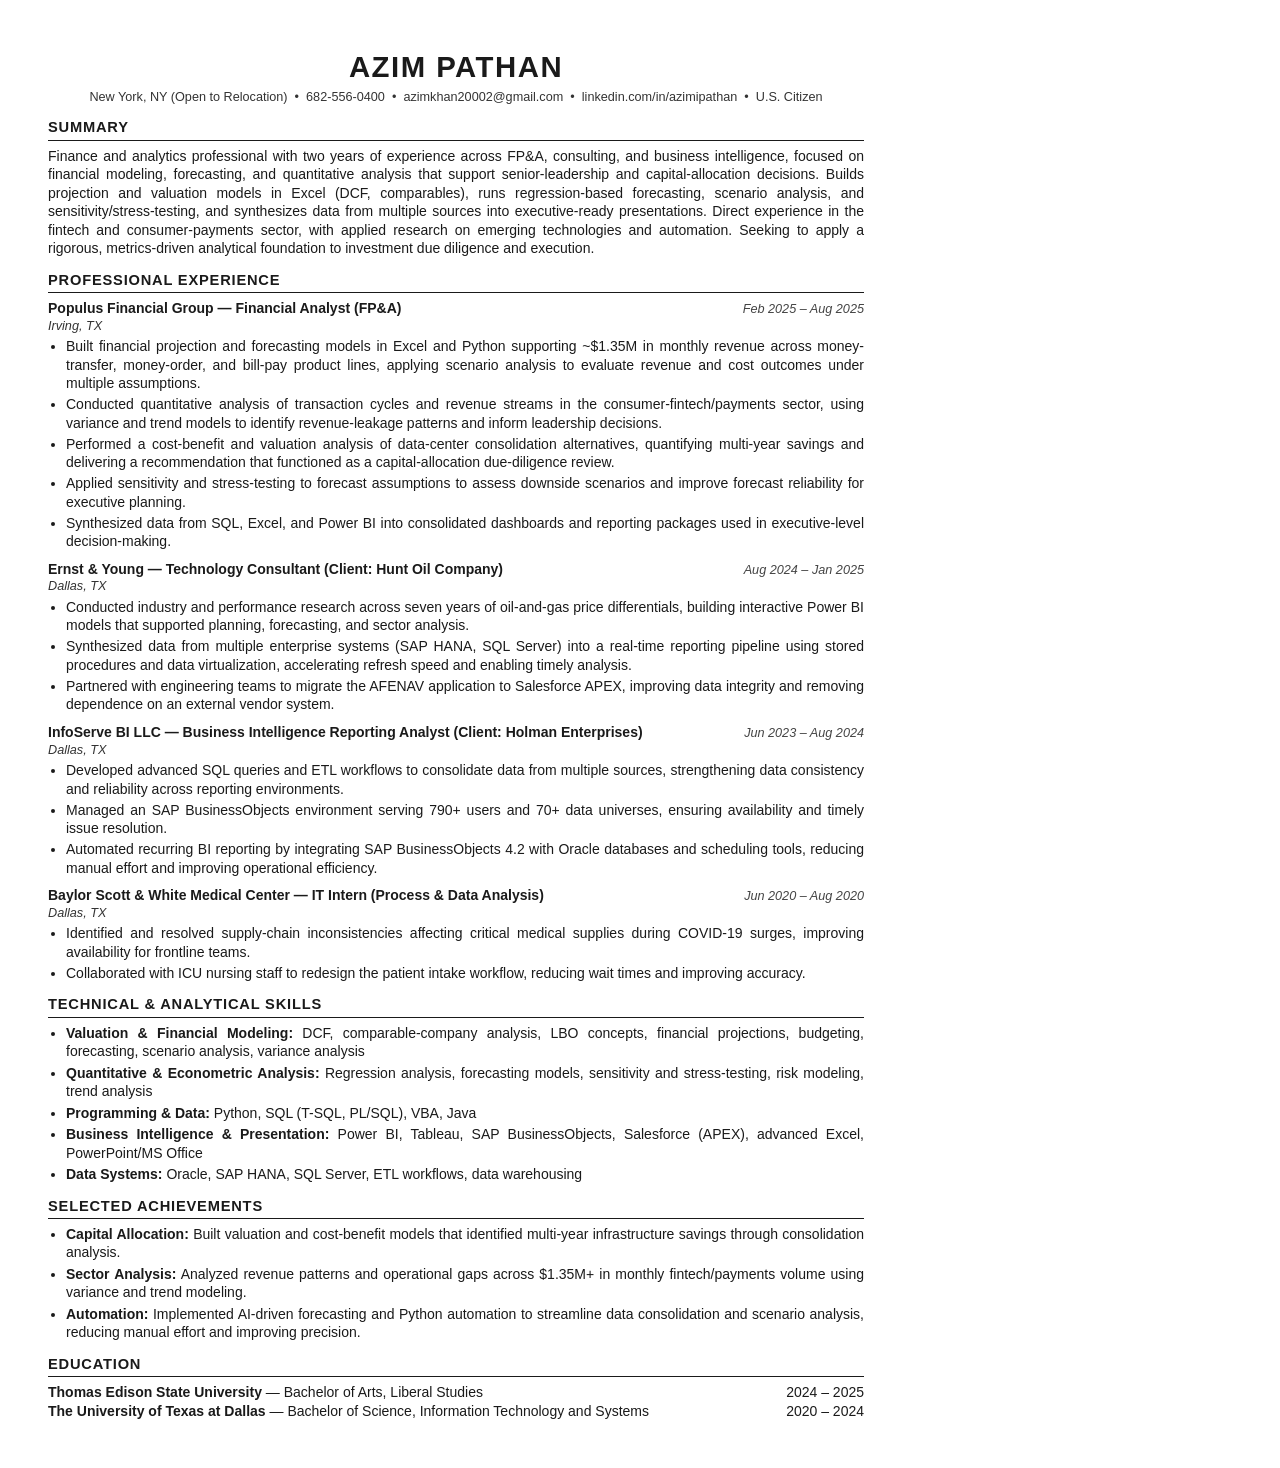
==== Azim_Pathan_Resume_BlackRock_Associate.html @ 3c7f4cb9 "Add BlackRock Associate-tailored resume (PDF, MD, HTML) Tailor Azim Pathan's resume to the BlackRock" ====
<!DOCTYPE html>
<html lang="en">
<head>
<meta charset="UTF-8">
<title>Azim Pathan — Resume</title>
<style>
  @page { size: letter; margin: 0.5in; }
  * { box-sizing: border-box; }
  body {
    font-family: "Calibri", "Helvetica Neue", Arial, sans-serif;
    color: #1a1a1a;
    font-size: 10.5pt;
    line-height: 1.32;
    margin: 0.5in;
    max-width: 8.5in;
  }
  h1 {
    font-size: 22pt;
    letter-spacing: 1.5px;
    margin: 0 0 2px 0;
    text-align: center;
  }
  .contact {
    text-align: center;
    font-size: 9.5pt;
    color: #333;
    margin-bottom: 10px;
  }
  h2 {
    font-size: 11pt;
    text-transform: uppercase;
    letter-spacing: 0.8px;
    border-bottom: 1.4px solid #1a1a1a;
    padding-bottom: 2px;
    margin: 13px 0 6px 0;
  }
  .summary { margin: 0 0 4px 0; text-align: justify; }
  .job { margin-bottom: 9px; }
  .job-head {
    display: flex;
    justify-content: space-between;
    align-items: baseline;
  }
  .job-title { font-weight: bold; font-size: 10.5pt; }
  .job-date { font-style: italic; font-size: 9.5pt; color: #444; white-space: nowrap; }
  .job-sub { font-style: italic; font-size: 9.5pt; color: #333; margin-bottom: 3px; }
  ul { margin: 3px 0 0 0; padding-left: 18px; }
  li { margin-bottom: 2.5px; text-align: justify; }
  .skills li, .ach li { margin-bottom: 3px; }
  .edu-line { display: flex; justify-content: space-between; }
  .edu-line b { font-weight: bold; }
  strong { font-weight: bold; }
</style>
</head>
<body>

  <h1>AZIM PATHAN</h1>
  <div class="contact">
    New York, NY (Open to Relocation) &nbsp;•&nbsp; 682-556-0400 &nbsp;•&nbsp; azimkhan20002@gmail.com &nbsp;•&nbsp; linkedin.com/in/azimipathan &nbsp;•&nbsp; U.S. Citizen
  </div>

  <h2>Summary</h2>
  <p class="summary">
    Finance and analytics professional with two years of experience across FP&amp;A, consulting, and business
    intelligence, focused on financial modeling, forecasting, and quantitative analysis that support
    senior-leadership and capital-allocation decisions. Builds projection and valuation models in Excel
    (DCF, comparables), runs regression-based forecasting, scenario analysis, and sensitivity/stress-testing,
    and synthesizes data from multiple sources into executive-ready presentations. Direct experience in the
    fintech and consumer-payments sector, with applied research on emerging technologies and automation.
    Seeking to apply a rigorous, metrics-driven analytical foundation to investment due diligence and execution.
  </p>

  <h2>Professional Experience</h2>

  <div class="job">
    <div class="job-head">
      <span class="job-title">Populus Financial Group — Financial Analyst (FP&amp;A)</span>
      <span class="job-date">Feb 2025 – Aug 2025</span>
    </div>
    <div class="job-sub">Irving, TX</div>
    <ul>
      <li>Built financial projection and forecasting models in Excel and Python supporting ~$1.35M in monthly revenue across money-transfer, money-order, and bill-pay product lines, applying scenario analysis to evaluate revenue and cost outcomes under multiple assumptions.</li>
      <li>Conducted quantitative analysis of transaction cycles and revenue streams in the consumer-fintech/payments sector, using variance and trend models to identify revenue-leakage patterns and inform leadership decisions.</li>
      <li>Performed a cost-benefit and valuation analysis of data-center consolidation alternatives, quantifying multi-year savings and delivering a recommendation that functioned as a capital-allocation due-diligence review.</li>
      <li>Applied sensitivity and stress-testing to forecast assumptions to assess downside scenarios and improve forecast reliability for executive planning.</li>
      <li>Synthesized data from SQL, Excel, and Power BI into consolidated dashboards and reporting packages used in executive-level decision-making.</li>
    </ul>
  </div>

  <div class="job">
    <div class="job-head">
      <span class="job-title">Ernst &amp; Young — Technology Consultant (Client: Hunt Oil Company)</span>
      <span class="job-date">Aug 2024 – Jan 2025</span>
    </div>
    <div class="job-sub">Dallas, TX</div>
    <ul>
      <li>Conducted industry and performance research across seven years of oil-and-gas price differentials, building interactive Power BI models that supported planning, forecasting, and sector analysis.</li>
      <li>Synthesized data from multiple enterprise systems (SAP HANA, SQL Server) into a real-time reporting pipeline using stored procedures and data virtualization, accelerating refresh speed and enabling timely analysis.</li>
      <li>Partnered with engineering teams to migrate the AFENAV application to Salesforce APEX, improving data integrity and removing dependence on an external vendor system.</li>
    </ul>
  </div>

  <div class="job">
    <div class="job-head">
      <span class="job-title">InfoServe BI LLC — Business Intelligence Reporting Analyst (Client: Holman Enterprises)</span>
      <span class="job-date">Jun 2023 – Aug 2024</span>
    </div>
    <div class="job-sub">Dallas, TX</div>
    <ul>
      <li>Developed advanced SQL queries and ETL workflows to consolidate data from multiple sources, strengthening data consistency and reliability across reporting environments.</li>
      <li>Managed an SAP BusinessObjects environment serving 790+ users and 70+ data universes, ensuring availability and timely issue resolution.</li>
      <li>Automated recurring BI reporting by integrating SAP BusinessObjects 4.2 with Oracle databases and scheduling tools, reducing manual effort and improving operational efficiency.</li>
    </ul>
  </div>

  <div class="job">
    <div class="job-head">
      <span class="job-title">Baylor Scott &amp; White Medical Center — IT Intern (Process &amp; Data Analysis)</span>
      <span class="job-date">Jun 2020 – Aug 2020</span>
    </div>
    <div class="job-sub">Dallas, TX</div>
    <ul>
      <li>Identified and resolved supply-chain inconsistencies affecting critical medical supplies during COVID-19 surges, improving availability for frontline teams.</li>
      <li>Collaborated with ICU nursing staff to redesign the patient intake workflow, reducing wait times and improving accuracy.</li>
    </ul>
  </div>

  <h2>Technical &amp; Analytical Skills</h2>
  <ul class="skills">
    <li><strong>Valuation &amp; Financial Modeling:</strong> DCF, comparable-company analysis, LBO concepts, financial projections, budgeting, forecasting, scenario analysis, variance analysis</li>
    <li><strong>Quantitative &amp; Econometric Analysis:</strong> Regression analysis, forecasting models, sensitivity and stress-testing, risk modeling, trend analysis</li>
    <li><strong>Programming &amp; Data:</strong> Python, SQL (T-SQL, PL/SQL), VBA, Java</li>
    <li><strong>Business Intelligence &amp; Presentation:</strong> Power BI, Tableau, SAP BusinessObjects, Salesforce (APEX), advanced Excel, PowerPoint/MS Office</li>
    <li><strong>Data Systems:</strong> Oracle, SAP HANA, SQL Server, ETL workflows, data warehousing</li>
  </ul>

  <h2>Selected Achievements</h2>
  <ul class="ach">
    <li><strong>Capital Allocation:</strong> Built valuation and cost-benefit models that identified multi-year infrastructure savings through consolidation analysis.</li>
    <li><strong>Sector Analysis:</strong> Analyzed revenue patterns and operational gaps across $1.35M+ in monthly fintech/payments volume using variance and trend modeling.</li>
    <li><strong>Automation:</strong> Implemented AI-driven forecasting and Python automation to streamline data consolidation and scenario analysis, reducing manual effort and improving precision.</li>
  </ul>

  <h2>Education</h2>
  <div class="edu-line"><span><b>Thomas Edison State University</b> — Bachelor of Arts, Liberal Studies</span><span>2024 – 2025</span></div>
  <div class="edu-line"><span><b>The University of Texas at Dallas</b> — Bachelor of Science, Information Technology and Systems</span><span>2020 – 2024</span></div>

</body>
</html>
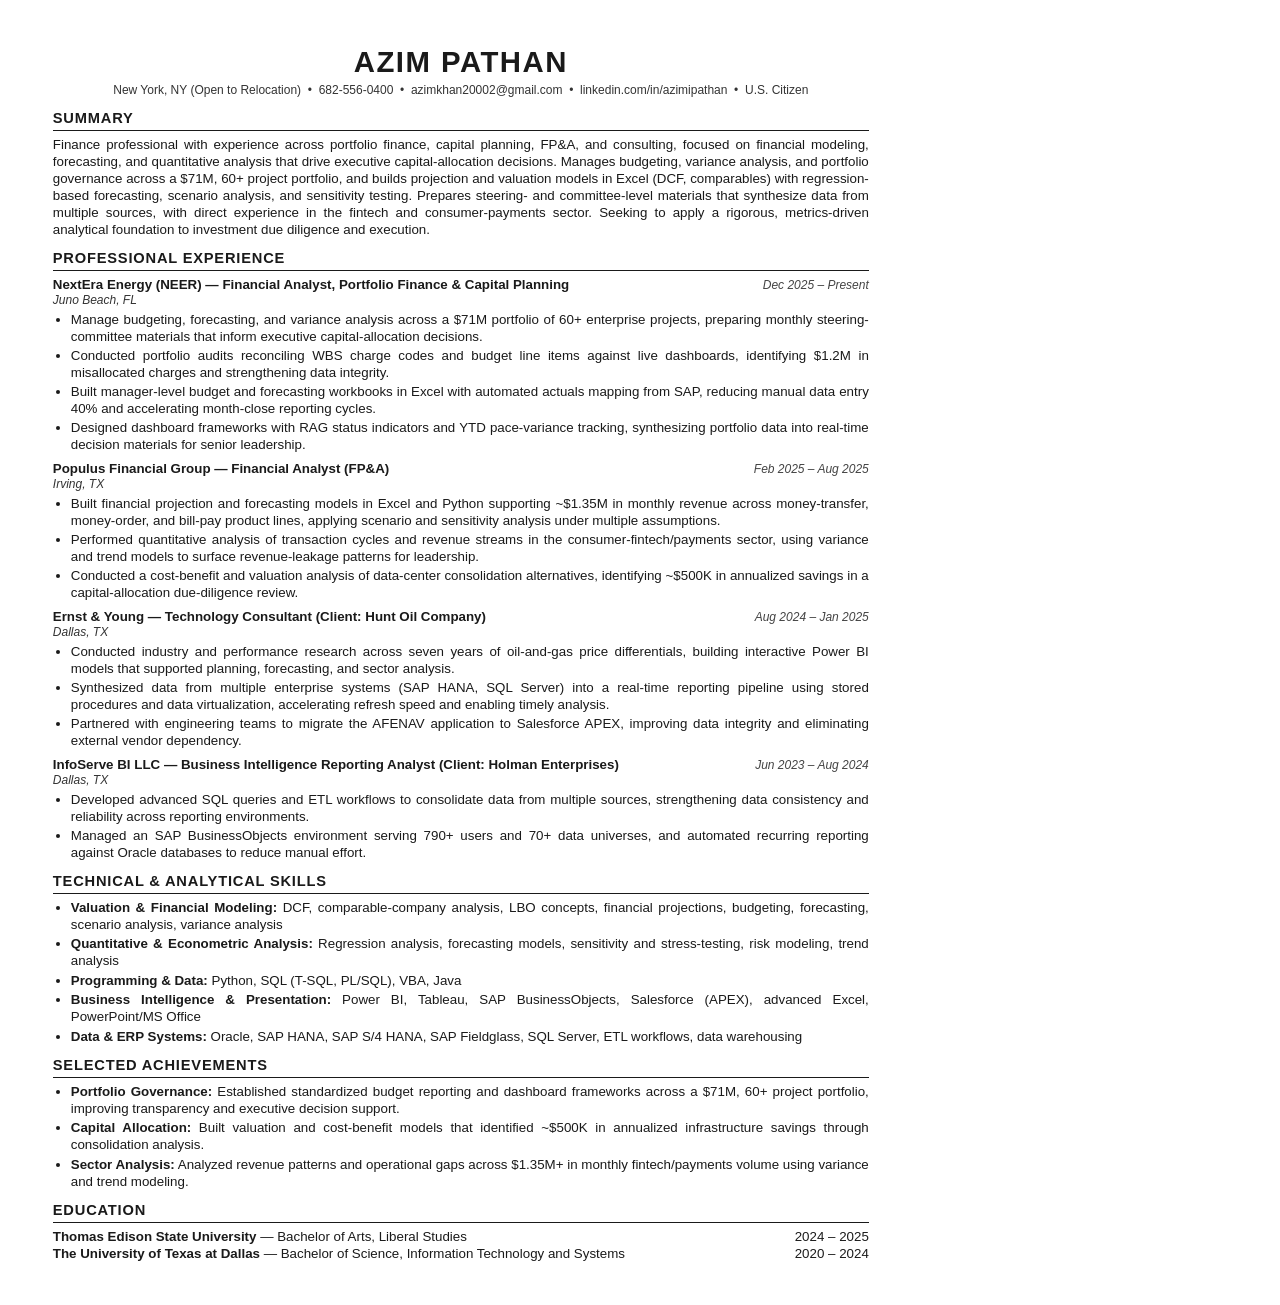
==== commit bed86df3: "Rebuild BlackRock resume from current resume (adds NextEra role) Use the up-to-date base resume: add" ====
--- a/Azim_Pathan_Resume_BlackRock_Associate.html
+++ b/Azim_Pathan_Resume_BlackRock_Associate.html
@@ -9,9 +9,9 @@
   body {
     font-family: "Calibri", "Helvetica Neue", Arial, sans-serif;
     color: #1a1a1a;
-    font-size: 10.5pt;
-    line-height: 1.32;
-    margin: 0.5in;
+    font-size: 10pt;
+    line-height: 1.28;
+    margin: 0.45in 0.55in;
     max-width: 8.5in;
   }
   h1 {
@@ -22,9 +22,9 @@
   }
   .contact {
     text-align: center;
-    font-size: 9.5pt;
+    font-size: 9pt;
     color: #333;
-    margin-bottom: 10px;
+    margin-bottom: 8px;
   }
   h2 {
     font-size: 11pt;
@@ -32,21 +32,21 @@
     letter-spacing: 0.8px;
     border-bottom: 1.4px solid #1a1a1a;
     padding-bottom: 2px;
-    margin: 13px 0 6px 0;
+    margin: 11px 0 5px 0;
   }
   .summary { margin: 0 0 4px 0; text-align: justify; }
-  .job { margin-bottom: 9px; }
+  .job { margin-bottom: 7px; }
   .job-head {
     display: flex;
     justify-content: space-between;
     align-items: baseline;
   }
-  .job-title { font-weight: bold; font-size: 10.5pt; }
-  .job-date { font-style: italic; font-size: 9.5pt; color: #444; white-space: nowrap; }
-  .job-sub { font-style: italic; font-size: 9.5pt; color: #333; margin-bottom: 3px; }
-  ul { margin: 3px 0 0 0; padding-left: 18px; }
-  li { margin-bottom: 2.5px; text-align: justify; }
-  .skills li, .ach li { margin-bottom: 3px; }
+  .job-title { font-weight: bold; font-size: 10pt; }
+  .job-date { font-style: italic; font-size: 9pt; color: #444; white-space: nowrap; }
+  .job-sub { font-style: italic; font-size: 9pt; color: #333; margin-bottom: 2px; }
+  ul { margin: 2px 0 0 0; padding-left: 18px; }
+  li { margin-bottom: 2px; text-align: justify; }
+  .skills li, .ach li { margin-bottom: 2.5px; }
   .edu-line { display: flex; justify-content: space-between; }
   .edu-line b { font-weight: bold; }
   strong { font-weight: bold; }
@@ -61,16 +61,30 @@
 
   <h2>Summary</h2>
   <p class="summary">
-    Finance and analytics professional with two years of experience across FP&amp;A, consulting, and business
-    intelligence, focused on financial modeling, forecasting, and quantitative analysis that support
-    senior-leadership and capital-allocation decisions. Builds projection and valuation models in Excel
-    (DCF, comparables), runs regression-based forecasting, scenario analysis, and sensitivity/stress-testing,
-    and synthesizes data from multiple sources into executive-ready presentations. Direct experience in the
-    fintech and consumer-payments sector, with applied research on emerging technologies and automation.
-    Seeking to apply a rigorous, metrics-driven analytical foundation to investment due diligence and execution.
+    Finance professional with experience across portfolio finance, capital planning, FP&amp;A, and consulting,
+    focused on financial modeling, forecasting, and quantitative analysis that drive executive capital-allocation
+    decisions. Manages budgeting, variance analysis, and portfolio governance across a $71M, 60+ project portfolio,
+    and builds projection and valuation models in Excel (DCF, comparables) with regression-based forecasting,
+    scenario analysis, and sensitivity testing. Prepares steering- and committee-level materials that synthesize
+    data from multiple sources, with direct experience in the fintech and consumer-payments sector. Seeking to apply
+    a rigorous, metrics-driven analytical foundation to investment due diligence and execution.
   </p>
 
   <h2>Professional Experience</h2>
+
+  <div class="job">
+    <div class="job-head">
+      <span class="job-title">NextEra Energy (NEER) — Financial Analyst, Portfolio Finance &amp; Capital Planning</span>
+      <span class="job-date">Dec 2025 – Present</span>
+    </div>
+    <div class="job-sub">Juno Beach, FL</div>
+    <ul>
+      <li>Manage budgeting, forecasting, and variance analysis across a $71M portfolio of 60+ enterprise projects, preparing monthly steering-committee materials that inform executive capital-allocation decisions.</li>
+      <li>Conducted portfolio audits reconciling WBS charge codes and budget line items against live dashboards, identifying $1.2M in misallocated charges and strengthening data integrity.</li>
+      <li>Built manager-level budget and forecasting workbooks in Excel with automated actuals mapping from SAP, reducing manual data entry 40% and accelerating month-close reporting cycles.</li>
+      <li>Designed dashboard frameworks with RAG status indicators and YTD pace-variance tracking, synthesizing portfolio data into real-time decision materials for senior leadership.</li>
+    </ul>
+  </div>
 
   <div class="job">
     <div class="job-head">
@@ -79,11 +93,9 @@
     </div>
     <div class="job-sub">Irving, TX</div>
     <ul>
-      <li>Built financial projection and forecasting models in Excel and Python supporting ~$1.35M in monthly revenue across money-transfer, money-order, and bill-pay product lines, applying scenario analysis to evaluate revenue and cost outcomes under multiple assumptions.</li>
-      <li>Conducted quantitative analysis of transaction cycles and revenue streams in the consumer-fintech/payments sector, using variance and trend models to identify revenue-leakage patterns and inform leadership decisions.</li>
-      <li>Performed a cost-benefit and valuation analysis of data-center consolidation alternatives, quantifying multi-year savings and delivering a recommendation that functioned as a capital-allocation due-diligence review.</li>
-      <li>Applied sensitivity and stress-testing to forecast assumptions to assess downside scenarios and improve forecast reliability for executive planning.</li>
-      <li>Synthesized data from SQL, Excel, and Power BI into consolidated dashboards and reporting packages used in executive-level decision-making.</li>
+      <li>Built financial projection and forecasting models in Excel and Python supporting ~$1.35M in monthly revenue across money-transfer, money-order, and bill-pay product lines, applying scenario and sensitivity analysis under multiple assumptions.</li>
+      <li>Performed quantitative analysis of transaction cycles and revenue streams in the consumer-fintech/payments sector, using variance and trend models to surface revenue-leakage patterns for leadership.</li>
+      <li>Conducted a cost-benefit and valuation analysis of data-center consolidation alternatives, identifying ~$500K in annualized savings in a capital-allocation due-diligence review.</li>
     </ul>
   </div>
 
@@ -96,7 +108,7 @@
     <ul>
       <li>Conducted industry and performance research across seven years of oil-and-gas price differentials, building interactive Power BI models that supported planning, forecasting, and sector analysis.</li>
       <li>Synthesized data from multiple enterprise systems (SAP HANA, SQL Server) into a real-time reporting pipeline using stored procedures and data virtualization, accelerating refresh speed and enabling timely analysis.</li>
-      <li>Partnered with engineering teams to migrate the AFENAV application to Salesforce APEX, improving data integrity and removing dependence on an external vendor system.</li>
+      <li>Partnered with engineering teams to migrate the AFENAV application to Salesforce APEX, improving data integrity and eliminating external vendor dependency.</li>
     </ul>
   </div>
 
@@ -108,20 +120,7 @@
     <div class="job-sub">Dallas, TX</div>
     <ul>
       <li>Developed advanced SQL queries and ETL workflows to consolidate data from multiple sources, strengthening data consistency and reliability across reporting environments.</li>
-      <li>Managed an SAP BusinessObjects environment serving 790+ users and 70+ data universes, ensuring availability and timely issue resolution.</li>
-      <li>Automated recurring BI reporting by integrating SAP BusinessObjects 4.2 with Oracle databases and scheduling tools, reducing manual effort and improving operational efficiency.</li>
-    </ul>
-  </div>
-
-  <div class="job">
-    <div class="job-head">
-      <span class="job-title">Baylor Scott &amp; White Medical Center — IT Intern (Process &amp; Data Analysis)</span>
-      <span class="job-date">Jun 2020 – Aug 2020</span>
-    </div>
-    <div class="job-sub">Dallas, TX</div>
-    <ul>
-      <li>Identified and resolved supply-chain inconsistencies affecting critical medical supplies during COVID-19 surges, improving availability for frontline teams.</li>
-      <li>Collaborated with ICU nursing staff to redesign the patient intake workflow, reducing wait times and improving accuracy.</li>
+      <li>Managed an SAP BusinessObjects environment serving 790+ users and 70+ data universes, and automated recurring reporting against Oracle databases to reduce manual effort.</li>
     </ul>
   </div>
 
@@ -131,14 +130,14 @@
     <li><strong>Quantitative &amp; Econometric Analysis:</strong> Regression analysis, forecasting models, sensitivity and stress-testing, risk modeling, trend analysis</li>
     <li><strong>Programming &amp; Data:</strong> Python, SQL (T-SQL, PL/SQL), VBA, Java</li>
     <li><strong>Business Intelligence &amp; Presentation:</strong> Power BI, Tableau, SAP BusinessObjects, Salesforce (APEX), advanced Excel, PowerPoint/MS Office</li>
-    <li><strong>Data Systems:</strong> Oracle, SAP HANA, SQL Server, ETL workflows, data warehousing</li>
+    <li><strong>Data &amp; ERP Systems:</strong> Oracle, SAP HANA, SAP S/4 HANA, SAP Fieldglass, SQL Server, ETL workflows, data warehousing</li>
   </ul>
 
   <h2>Selected Achievements</h2>
   <ul class="ach">
-    <li><strong>Capital Allocation:</strong> Built valuation and cost-benefit models that identified multi-year infrastructure savings through consolidation analysis.</li>
+    <li><strong>Portfolio Governance:</strong> Established standardized budget reporting and dashboard frameworks across a $71M, 60+ project portfolio, improving transparency and executive decision support.</li>
+    <li><strong>Capital Allocation:</strong> Built valuation and cost-benefit models that identified ~$500K in annualized infrastructure savings through consolidation analysis.</li>
     <li><strong>Sector Analysis:</strong> Analyzed revenue patterns and operational gaps across $1.35M+ in monthly fintech/payments volume using variance and trend modeling.</li>
-    <li><strong>Automation:</strong> Implemented AI-driven forecasting and Python automation to streamline data consolidation and scenario analysis, reducing manual effort and improving precision.</li>
   </ul>
 
   <h2>Education</h2>
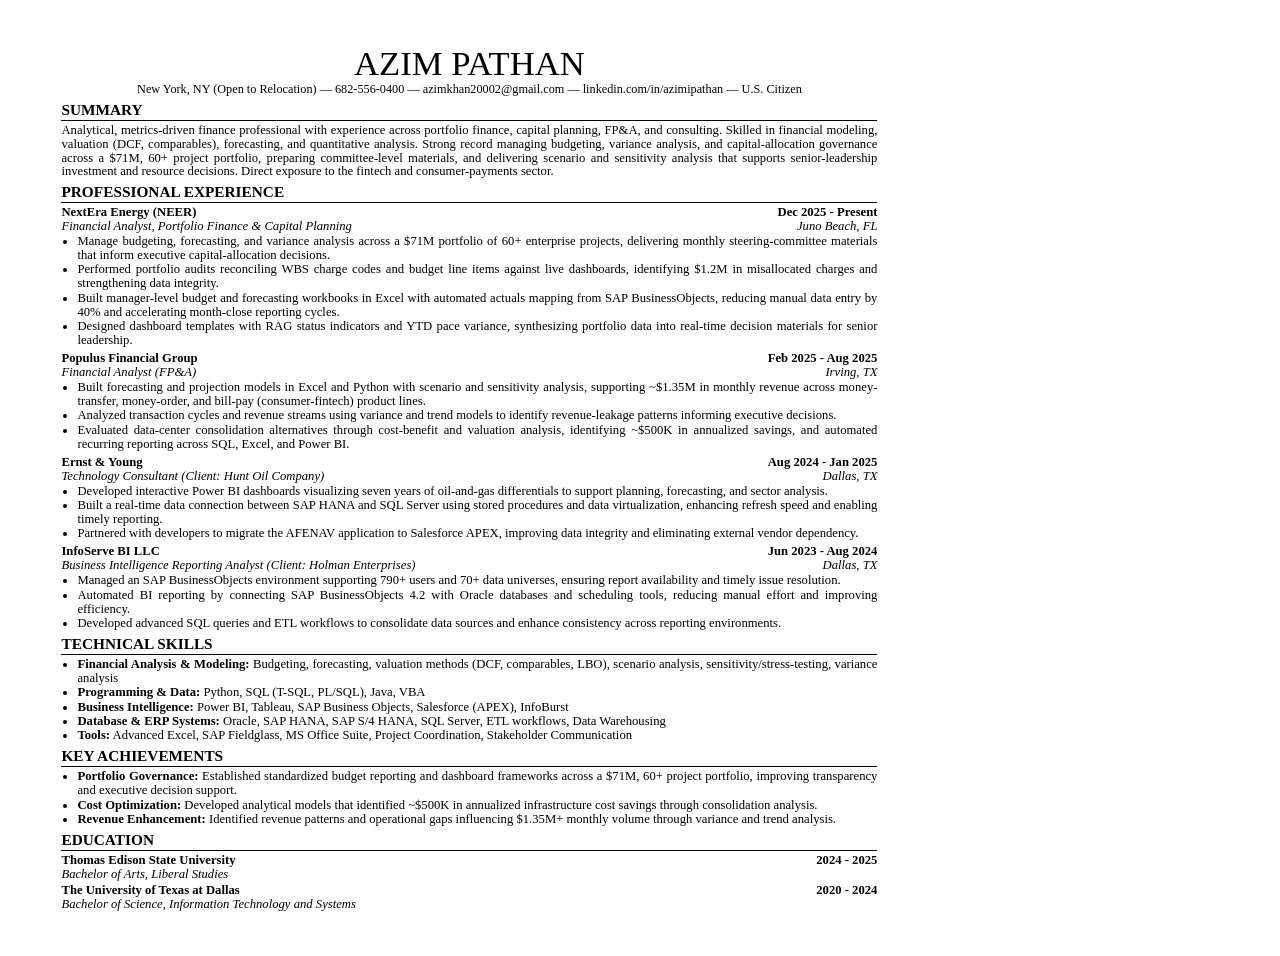
==== commit 8196a5e5: "Match source resume formatting (Times serif, ruled headers) Replicate the exact format of Azim's sou" ====
--- a/Azim_Pathan_Resume_BlackRock_Associate.html
+++ b/Azim_Pathan_Resume_BlackRock_Associate.html
@@ -4,145 +4,136 @@
 <meta charset="UTF-8">
 <title>Azim Pathan — Resume</title>
 <style>
-  @page { size: letter; margin: 0.5in; }
+  @page { size: letter; margin: 0.46in 0.64in; }
   * { box-sizing: border-box; }
   body {
-    font-family: "Calibri", "Helvetica Neue", Arial, sans-serif;
-    color: #1a1a1a;
-    font-size: 10pt;
-    line-height: 1.28;
-    margin: 0.45in 0.55in;
+    font-family: "Times New Roman", Times, serif;
+    color: #000;
+    font-size: 9.5pt;
+    line-height: 1.1;
+    margin: 0.46in 0.64in;
     max-width: 8.5in;
   }
   h1 {
-    font-size: 22pt;
-    letter-spacing: 1.5px;
-    margin: 0 0 2px 0;
+    font-size: 26pt;
+    font-weight: normal;
+    margin: 0 0 1px 0;
     text-align: center;
   }
   .contact {
     text-align: center;
-    font-size: 9pt;
-    color: #333;
-    margin-bottom: 8px;
+    font-size: 9.2pt;
+    margin-bottom: 3px;
   }
   h2 {
-    font-size: 11pt;
+    font-size: 11.5pt;
+    font-weight: bold;
     text-transform: uppercase;
-    letter-spacing: 0.8px;
-    border-bottom: 1.4px solid #1a1a1a;
-    padding-bottom: 2px;
-    margin: 11px 0 5px 0;
+    border-bottom: 1px solid #000;
+    padding-bottom: 1px;
+    margin: 5px 0 3px 0;
   }
-  .summary { margin: 0 0 4px 0; text-align: justify; }
-  .job { margin-bottom: 7px; }
-  .job-head {
+  .summary { margin: 0; text-align: justify; }
+  .job { margin-bottom: 4px; }
+  .job-head, .edu-line {
     display: flex;
     justify-content: space-between;
     align-items: baseline;
   }
-  .job-title { font-weight: bold; font-size: 10pt; }
-  .job-date { font-style: italic; font-size: 9pt; color: #444; white-space: nowrap; }
-  .job-sub { font-style: italic; font-size: 9pt; color: #333; margin-bottom: 2px; }
-  ul { margin: 2px 0 0 0; padding-left: 18px; }
-  li { margin-bottom: 2px; text-align: justify; }
-  .skills li, .ach li { margin-bottom: 2.5px; }
-  .edu-line { display: flex; justify-content: space-between; }
-  .edu-line b { font-weight: bold; }
-  strong { font-weight: bold; }
+  .job-title, .edu-line b { font-weight: bold; }
+  .job-date { font-weight: bold; white-space: nowrap; }
+  .job-sub {
+    display: flex;
+    justify-content: space-between;
+    font-style: italic;
+  }
+  ul { margin: 1px 0 0 0; padding-left: 16px; }
+  li { margin-bottom: 0.5px; text-align: justify; }
+  .edu-line { margin-top: 2px; }
+  .edu-deg { font-style: italic; }
 </style>
 </head>
 <body>
 
   <h1>AZIM PATHAN</h1>
   <div class="contact">
-    New York, NY (Open to Relocation) &nbsp;•&nbsp; 682-556-0400 &nbsp;•&nbsp; azimkhan20002@gmail.com &nbsp;•&nbsp; linkedin.com/in/azimipathan &nbsp;•&nbsp; U.S. Citizen
+    New York, NY (Open to Relocation) — 682-556-0400 — azimkhan20002@gmail.com — linkedin.com/in/azimipathan — U.S. Citizen
   </div>
 
   <h2>Summary</h2>
   <p class="summary">
-    Finance professional with experience across portfolio finance, capital planning, FP&amp;A, and consulting,
-    focused on financial modeling, forecasting, and quantitative analysis that drive executive capital-allocation
-    decisions. Manages budgeting, variance analysis, and portfolio governance across a $71M, 60+ project portfolio,
-    and builds projection and valuation models in Excel (DCF, comparables) with regression-based forecasting,
-    scenario analysis, and sensitivity testing. Prepares steering- and committee-level materials that synthesize
-    data from multiple sources, with direct experience in the fintech and consumer-payments sector. Seeking to apply
-    a rigorous, metrics-driven analytical foundation to investment due diligence and execution.
+    Analytical, metrics-driven finance professional with experience across portfolio finance, capital planning,
+    FP&amp;A, and consulting. Skilled in financial modeling, valuation (DCF, comparables), forecasting, and
+    quantitative analysis. Strong record managing budgeting, variance analysis, and capital-allocation governance
+    across a $71M, 60+ project portfolio, preparing committee-level materials, and delivering scenario and
+    sensitivity analysis that supports senior-leadership investment and resource decisions. Direct exposure to the
+    fintech and consumer-payments sector.
   </p>
 
   <h2>Professional Experience</h2>
 
   <div class="job">
-    <div class="job-head">
-      <span class="job-title">NextEra Energy (NEER) — Financial Analyst, Portfolio Finance &amp; Capital Planning</span>
-      <span class="job-date">Dec 2025 – Present</span>
-    </div>
-    <div class="job-sub">Juno Beach, FL</div>
+    <div class="job-head"><span class="job-title">NextEra Energy (NEER)</span><span class="job-date">Dec 2025 - Present</span></div>
+    <div class="job-sub"><span>Financial Analyst, Portfolio Finance &amp; Capital Planning</span><span>Juno Beach, FL</span></div>
     <ul>
-      <li>Manage budgeting, forecasting, and variance analysis across a $71M portfolio of 60+ enterprise projects, preparing monthly steering-committee materials that inform executive capital-allocation decisions.</li>
-      <li>Conducted portfolio audits reconciling WBS charge codes and budget line items against live dashboards, identifying $1.2M in misallocated charges and strengthening data integrity.</li>
-      <li>Built manager-level budget and forecasting workbooks in Excel with automated actuals mapping from SAP, reducing manual data entry 40% and accelerating month-close reporting cycles.</li>
-      <li>Designed dashboard frameworks with RAG status indicators and YTD pace-variance tracking, synthesizing portfolio data into real-time decision materials for senior leadership.</li>
+      <li>Manage budgeting, forecasting, and variance analysis across a $71M portfolio of 60+ enterprise projects, delivering monthly steering-committee materials that inform executive capital-allocation decisions.</li>
+      <li>Performed portfolio audits reconciling WBS charge codes and budget line items against live dashboards, identifying $1.2M in misallocated charges and strengthening data integrity.</li>
+      <li>Built manager-level budget and forecasting workbooks in Excel with automated actuals mapping from SAP BusinessObjects, reducing manual data entry by 40% and accelerating month-close reporting cycles.</li>
+      <li>Designed dashboard templates with RAG status indicators and YTD pace variance, synthesizing portfolio data into real-time decision materials for senior leadership.</li>
     </ul>
   </div>
 
   <div class="job">
-    <div class="job-head">
-      <span class="job-title">Populus Financial Group — Financial Analyst (FP&amp;A)</span>
-      <span class="job-date">Feb 2025 – Aug 2025</span>
-    </div>
-    <div class="job-sub">Irving, TX</div>
+    <div class="job-head"><span class="job-title">Populus Financial Group</span><span class="job-date">Feb 2025 - Aug 2025</span></div>
+    <div class="job-sub"><span>Financial Analyst (FP&amp;A)</span><span>Irving, TX</span></div>
     <ul>
-      <li>Built financial projection and forecasting models in Excel and Python supporting ~$1.35M in monthly revenue across money-transfer, money-order, and bill-pay product lines, applying scenario and sensitivity analysis under multiple assumptions.</li>
-      <li>Performed quantitative analysis of transaction cycles and revenue streams in the consumer-fintech/payments sector, using variance and trend models to surface revenue-leakage patterns for leadership.</li>
-      <li>Conducted a cost-benefit and valuation analysis of data-center consolidation alternatives, identifying ~$500K in annualized savings in a capital-allocation due-diligence review.</li>
+      <li>Built forecasting and projection models in Excel and Python with scenario and sensitivity analysis, supporting ~$1.35M in monthly revenue across money-transfer, money-order, and bill-pay (consumer-fintech) product lines.</li>
+      <li>Analyzed transaction cycles and revenue streams using variance and trend models to identify revenue-leakage patterns informing executive decisions.</li>
+      <li>Evaluated data-center consolidation alternatives through cost-benefit and valuation analysis, identifying ~$500K in annualized savings, and automated recurring reporting across SQL, Excel, and Power BI.</li>
     </ul>
   </div>
 
   <div class="job">
-    <div class="job-head">
-      <span class="job-title">Ernst &amp; Young — Technology Consultant (Client: Hunt Oil Company)</span>
-      <span class="job-date">Aug 2024 – Jan 2025</span>
-    </div>
-    <div class="job-sub">Dallas, TX</div>
+    <div class="job-head"><span class="job-title">Ernst &amp; Young</span><span class="job-date">Aug 2024 - Jan 2025</span></div>
+    <div class="job-sub"><span>Technology Consultant (Client: Hunt Oil Company)</span><span>Dallas, TX</span></div>
     <ul>
-      <li>Conducted industry and performance research across seven years of oil-and-gas price differentials, building interactive Power BI models that supported planning, forecasting, and sector analysis.</li>
-      <li>Synthesized data from multiple enterprise systems (SAP HANA, SQL Server) into a real-time reporting pipeline using stored procedures and data virtualization, accelerating refresh speed and enabling timely analysis.</li>
-      <li>Partnered with engineering teams to migrate the AFENAV application to Salesforce APEX, improving data integrity and eliminating external vendor dependency.</li>
+      <li>Developed interactive Power BI dashboards visualizing seven years of oil-and-gas differentials to support planning, forecasting, and sector analysis.</li>
+      <li>Built a real-time data connection between SAP HANA and SQL Server using stored procedures and data virtualization, enhancing refresh speed and enabling timely reporting.</li>
+      <li>Partnered with developers to migrate the AFENAV application to Salesforce APEX, improving data integrity and eliminating external vendor dependency.</li>
     </ul>
   </div>
 
   <div class="job">
-    <div class="job-head">
-      <span class="job-title">InfoServe BI LLC — Business Intelligence Reporting Analyst (Client: Holman Enterprises)</span>
-      <span class="job-date">Jun 2023 – Aug 2024</span>
-    </div>
-    <div class="job-sub">Dallas, TX</div>
+    <div class="job-head"><span class="job-title">InfoServe BI LLC</span><span class="job-date">Jun 2023 - Aug 2024</span></div>
+    <div class="job-sub"><span>Business Intelligence Reporting Analyst (Client: Holman Enterprises)</span><span>Dallas, TX</span></div>
     <ul>
-      <li>Developed advanced SQL queries and ETL workflows to consolidate data from multiple sources, strengthening data consistency and reliability across reporting environments.</li>
-      <li>Managed an SAP BusinessObjects environment serving 790+ users and 70+ data universes, and automated recurring reporting against Oracle databases to reduce manual effort.</li>
+      <li>Managed an SAP BusinessObjects environment supporting 790+ users and 70+ data universes, ensuring report availability and timely issue resolution.</li>
+      <li>Automated BI reporting by connecting SAP BusinessObjects 4.2 with Oracle databases and scheduling tools, reducing manual effort and improving efficiency.</li>
+      <li>Developed advanced SQL queries and ETL workflows to consolidate data sources and enhance consistency across reporting environments.</li>
     </ul>
   </div>
 
-  <h2>Technical &amp; Analytical Skills</h2>
-  <ul class="skills">
-    <li><strong>Valuation &amp; Financial Modeling:</strong> DCF, comparable-company analysis, LBO concepts, financial projections, budgeting, forecasting, scenario analysis, variance analysis</li>
-    <li><strong>Quantitative &amp; Econometric Analysis:</strong> Regression analysis, forecasting models, sensitivity and stress-testing, risk modeling, trend analysis</li>
-    <li><strong>Programming &amp; Data:</strong> Python, SQL (T-SQL, PL/SQL), VBA, Java</li>
-    <li><strong>Business Intelligence &amp; Presentation:</strong> Power BI, Tableau, SAP BusinessObjects, Salesforce (APEX), advanced Excel, PowerPoint/MS Office</li>
-    <li><strong>Data &amp; ERP Systems:</strong> Oracle, SAP HANA, SAP S/4 HANA, SAP Fieldglass, SQL Server, ETL workflows, data warehousing</li>
+  <h2>Technical Skills</h2>
+  <ul>
+    <li><b>Financial Analysis &amp; Modeling:</b> Budgeting, forecasting, valuation methods (DCF, comparables, LBO), scenario analysis, sensitivity/stress-testing, variance analysis</li>
+    <li><b>Programming &amp; Data:</b> Python, SQL (T-SQL, PL/SQL), Java, VBA</li>
+    <li><b>Business Intelligence:</b> Power BI, Tableau, SAP Business Objects, Salesforce (APEX), InfoBurst</li>
+    <li><b>Database &amp; ERP Systems:</b> Oracle, SAP HANA, SAP S/4 HANA, SQL Server, ETL workflows, Data Warehousing</li>
+    <li><b>Tools:</b> Advanced Excel, SAP Fieldglass, MS Office Suite, Project Coordination, Stakeholder Communication</li>
   </ul>
 
-  <h2>Selected Achievements</h2>
-  <ul class="ach">
-    <li><strong>Portfolio Governance:</strong> Established standardized budget reporting and dashboard frameworks across a $71M, 60+ project portfolio, improving transparency and executive decision support.</li>
-    <li><strong>Capital Allocation:</strong> Built valuation and cost-benefit models that identified ~$500K in annualized infrastructure savings through consolidation analysis.</li>
-    <li><strong>Sector Analysis:</strong> Analyzed revenue patterns and operational gaps across $1.35M+ in monthly fintech/payments volume using variance and trend modeling.</li>
+  <h2>Key Achievements</h2>
+  <ul>
+    <li><b>Portfolio Governance:</b> Established standardized budget reporting and dashboard frameworks across a $71M, 60+ project portfolio, improving transparency and executive decision support.</li>
+    <li><b>Cost Optimization:</b> Developed analytical models that identified ~$500K in annualized infrastructure cost savings through consolidation analysis.</li>
+    <li><b>Revenue Enhancement:</b> Identified revenue patterns and operational gaps influencing $1.35M+ monthly volume through variance and trend analysis.</li>
   </ul>
 
   <h2>Education</h2>
-  <div class="edu-line"><span><b>Thomas Edison State University</b> — Bachelor of Arts, Liberal Studies</span><span>2024 – 2025</span></div>
-  <div class="edu-line"><span><b>The University of Texas at Dallas</b> — Bachelor of Science, Information Technology and Systems</span><span>2020 – 2024</span></div>
+  <div class="edu-line"><span><b>Thomas Edison State University</b></span><span><b>2024 - 2025</b></span></div>
+  <div class="edu-deg">Bachelor of Arts, Liberal Studies</div>
+  <div class="edu-line"><span><b>The University of Texas at Dallas</b></span><span><b>2020 - 2024</b></span></div>
+  <div class="edu-deg">Bachelor of Science, Information Technology and Systems</div>
 
 </body>
 </html>
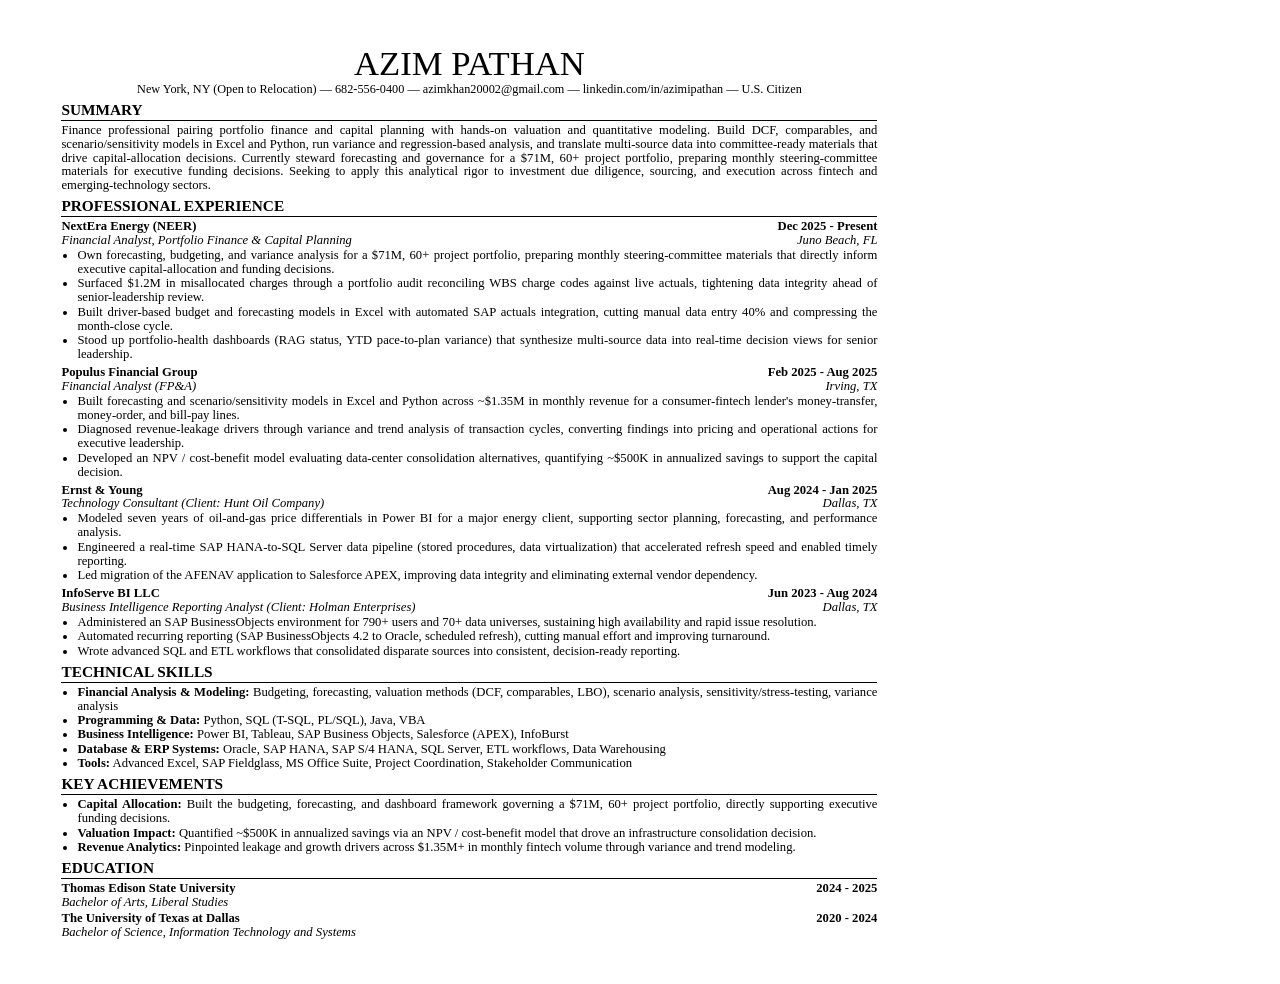
==== commit 825f928e: "Strengthen resume with impact-first, investment-grade bullets Rewrite summary and bullets in result-" ====
--- a/Azim_Pathan_Resume_BlackRock_Associate.html
+++ b/Azim_Pathan_Resume_BlackRock_Associate.html
@@ -62,12 +62,12 @@
 
   <h2>Summary</h2>
   <p class="summary">
-    Analytical, metrics-driven finance professional with experience across portfolio finance, capital planning,
-    FP&amp;A, and consulting. Skilled in financial modeling, valuation (DCF, comparables), forecasting, and
-    quantitative analysis. Strong record managing budgeting, variance analysis, and capital-allocation governance
-    across a $71M, 60+ project portfolio, preparing committee-level materials, and delivering scenario and
-    sensitivity analysis that supports senior-leadership investment and resource decisions. Direct exposure to the
-    fintech and consumer-payments sector.
+    Finance professional pairing portfolio finance and capital planning with hands-on valuation and quantitative
+    modeling. Build DCF, comparables, and scenario/sensitivity models in Excel and Python, run variance and
+    regression-based analysis, and translate multi-source data into committee-ready materials that drive
+    capital-allocation decisions. Currently steward forecasting and governance for a $71M, 60+ project portfolio,
+    preparing monthly steering-committee materials for executive funding decisions. Seeking to apply this analytical
+    rigor to investment due diligence, sourcing, and execution across fintech and emerging-technology sectors.
   </p>
 
   <h2>Professional Experience</h2>
@@ -76,10 +76,10 @@
     <div class="job-head"><span class="job-title">NextEra Energy (NEER)</span><span class="job-date">Dec 2025 - Present</span></div>
     <div class="job-sub"><span>Financial Analyst, Portfolio Finance &amp; Capital Planning</span><span>Juno Beach, FL</span></div>
     <ul>
-      <li>Manage budgeting, forecasting, and variance analysis across a $71M portfolio of 60+ enterprise projects, delivering monthly steering-committee materials that inform executive capital-allocation decisions.</li>
-      <li>Performed portfolio audits reconciling WBS charge codes and budget line items against live dashboards, identifying $1.2M in misallocated charges and strengthening data integrity.</li>
-      <li>Built manager-level budget and forecasting workbooks in Excel with automated actuals mapping from SAP BusinessObjects, reducing manual data entry by 40% and accelerating month-close reporting cycles.</li>
-      <li>Designed dashboard templates with RAG status indicators and YTD pace variance, synthesizing portfolio data into real-time decision materials for senior leadership.</li>
+      <li>Own forecasting, budgeting, and variance analysis for a $71M, 60+ project portfolio, preparing monthly steering-committee materials that directly inform executive capital-allocation and funding decisions.</li>
+      <li>Surfaced $1.2M in misallocated charges through a portfolio audit reconciling WBS charge codes against live actuals, tightening data integrity ahead of senior-leadership review.</li>
+      <li>Built driver-based budget and forecasting models in Excel with automated SAP actuals integration, cutting manual data entry 40% and compressing the month-close cycle.</li>
+      <li>Stood up portfolio-health dashboards (RAG status, YTD pace-to-plan variance) that synthesize multi-source data into real-time decision views for senior leadership.</li>
     </ul>
   </div>
 
@@ -87,9 +87,9 @@
     <div class="job-head"><span class="job-title">Populus Financial Group</span><span class="job-date">Feb 2025 - Aug 2025</span></div>
     <div class="job-sub"><span>Financial Analyst (FP&amp;A)</span><span>Irving, TX</span></div>
     <ul>
-      <li>Built forecasting and projection models in Excel and Python with scenario and sensitivity analysis, supporting ~$1.35M in monthly revenue across money-transfer, money-order, and bill-pay (consumer-fintech) product lines.</li>
-      <li>Analyzed transaction cycles and revenue streams using variance and trend models to identify revenue-leakage patterns informing executive decisions.</li>
-      <li>Evaluated data-center consolidation alternatives through cost-benefit and valuation analysis, identifying ~$500K in annualized savings, and automated recurring reporting across SQL, Excel, and Power BI.</li>
+      <li>Built forecasting and scenario/sensitivity models in Excel and Python across ~$1.35M in monthly revenue for a consumer-fintech lender's money-transfer, money-order, and bill-pay lines.</li>
+      <li>Diagnosed revenue-leakage drivers through variance and trend analysis of transaction cycles, converting findings into pricing and operational actions for executive leadership.</li>
+      <li>Developed an NPV / cost-benefit model evaluating data-center consolidation alternatives, quantifying ~$500K in annualized savings to support the capital decision.</li>
     </ul>
   </div>
 
@@ -97,9 +97,9 @@
     <div class="job-head"><span class="job-title">Ernst &amp; Young</span><span class="job-date">Aug 2024 - Jan 2025</span></div>
     <div class="job-sub"><span>Technology Consultant (Client: Hunt Oil Company)</span><span>Dallas, TX</span></div>
     <ul>
-      <li>Developed interactive Power BI dashboards visualizing seven years of oil-and-gas differentials to support planning, forecasting, and sector analysis.</li>
-      <li>Built a real-time data connection between SAP HANA and SQL Server using stored procedures and data virtualization, enhancing refresh speed and enabling timely reporting.</li>
-      <li>Partnered with developers to migrate the AFENAV application to Salesforce APEX, improving data integrity and eliminating external vendor dependency.</li>
+      <li>Modeled seven years of oil-and-gas price differentials in Power BI for a major energy client, supporting sector planning, forecasting, and performance analysis.</li>
+      <li>Engineered a real-time SAP HANA-to-SQL Server data pipeline (stored procedures, data virtualization) that accelerated refresh speed and enabled timely reporting.</li>
+      <li>Led migration of the AFENAV application to Salesforce APEX, improving data integrity and eliminating external vendor dependency.</li>
     </ul>
   </div>
 
@@ -107,9 +107,9 @@
     <div class="job-head"><span class="job-title">InfoServe BI LLC</span><span class="job-date">Jun 2023 - Aug 2024</span></div>
     <div class="job-sub"><span>Business Intelligence Reporting Analyst (Client: Holman Enterprises)</span><span>Dallas, TX</span></div>
     <ul>
-      <li>Managed an SAP BusinessObjects environment supporting 790+ users and 70+ data universes, ensuring report availability and timely issue resolution.</li>
-      <li>Automated BI reporting by connecting SAP BusinessObjects 4.2 with Oracle databases and scheduling tools, reducing manual effort and improving efficiency.</li>
-      <li>Developed advanced SQL queries and ETL workflows to consolidate data sources and enhance consistency across reporting environments.</li>
+      <li>Administered an SAP BusinessObjects environment for 790+ users and 70+ data universes, sustaining high availability and rapid issue resolution.</li>
+      <li>Automated recurring reporting (SAP BusinessObjects 4.2 to Oracle, scheduled refresh), cutting manual effort and improving turnaround.</li>
+      <li>Wrote advanced SQL and ETL workflows that consolidated disparate sources into consistent, decision-ready reporting.</li>
     </ul>
   </div>
 
@@ -124,9 +124,9 @@
 
   <h2>Key Achievements</h2>
   <ul>
-    <li><b>Portfolio Governance:</b> Established standardized budget reporting and dashboard frameworks across a $71M, 60+ project portfolio, improving transparency and executive decision support.</li>
-    <li><b>Cost Optimization:</b> Developed analytical models that identified ~$500K in annualized infrastructure cost savings through consolidation analysis.</li>
-    <li><b>Revenue Enhancement:</b> Identified revenue patterns and operational gaps influencing $1.35M+ monthly volume through variance and trend analysis.</li>
+    <li><b>Capital Allocation:</b> Built the budgeting, forecasting, and dashboard framework governing a $71M, 60+ project portfolio, directly supporting executive funding decisions.</li>
+    <li><b>Valuation Impact:</b> Quantified ~$500K in annualized savings via an NPV / cost-benefit model that drove an infrastructure consolidation decision.</li>
+    <li><b>Revenue Analytics:</b> Pinpointed leakage and growth drivers across $1.35M+ in monthly fintech volume through variance and trend modeling.</li>
   </ul>
 
   <h2>Education</h2>
